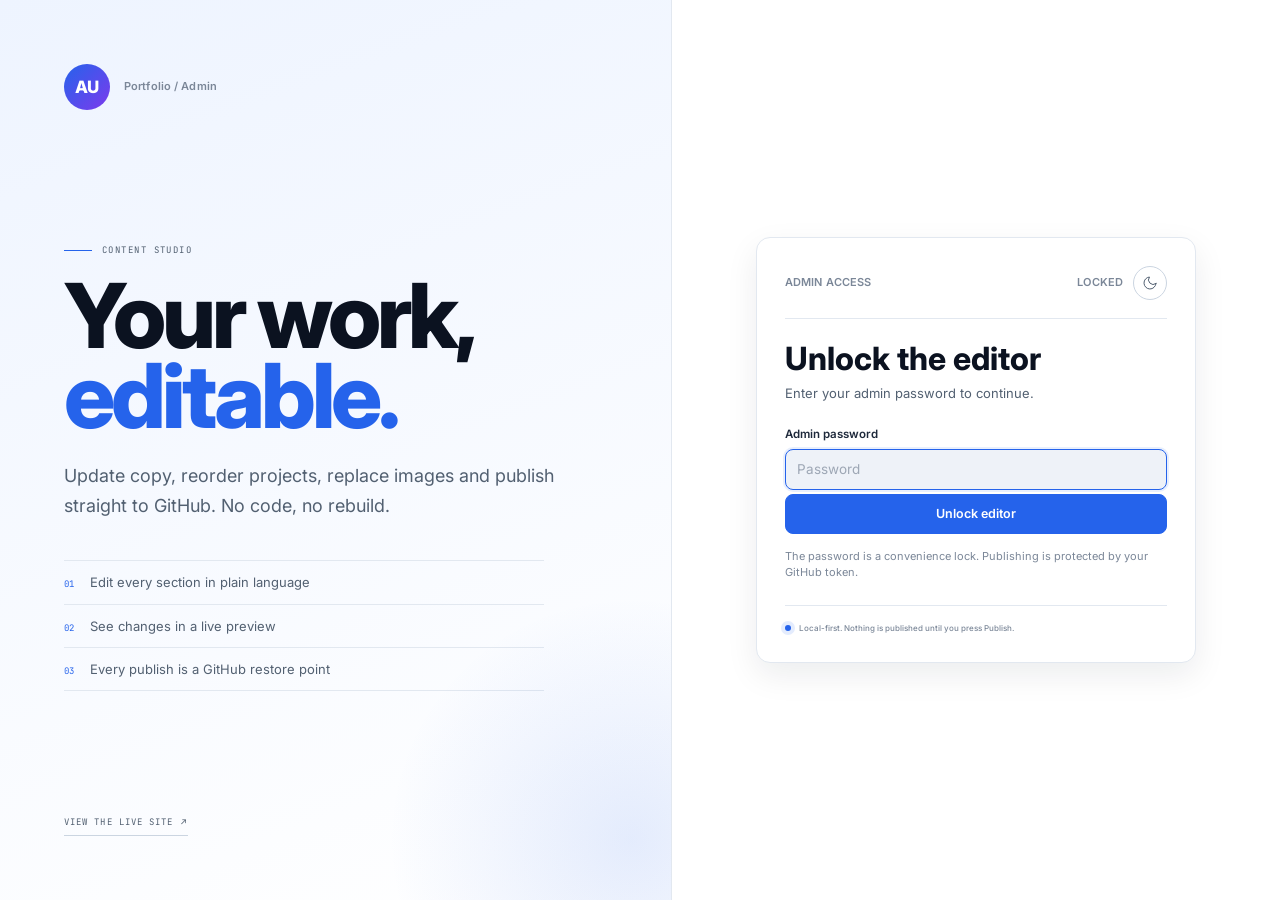
==== admin.html @ dfd07e63 "Apply UI/UX design audit improvements Adds visible focus states, 44px mobile touch targets, image di" ====
<!DOCTYPE html>
<html lang="en" data-theme="light">
<head>
  <meta charset="UTF-8">
  <meta name="viewport" content="width=device-width, initial-scale=1.0">
  <meta name="robots" content="noindex, nofollow">
  <meta name="theme-color" content="#ffffff">
  <meta name="color-scheme" content="light dark">
  <title>Portfolio Admin — Andrew Ung Wei En</title>
  <link rel="icon" href="data:image/svg+xml,%3Csvg xmlns='http://www.w3.org/2000/svg' viewBox='0 0 64 64'%3E%3Cdefs%3E%3ClinearGradient id='g' x1='0' y1='0' x2='1' y2='1'%3E%3Cstop stop-color='%232563eb'/%3E%3Cstop offset='1' stop-color='%237c3aed'/%3E%3C/linearGradient%3E%3C/defs%3E%3Crect width='64' height='64' rx='14' fill='url(%23g)'/%3E%3Ctext x='32' y='43' font-family='Inter,Arial,sans-serif' font-weight='800' font-size='25' fill='%23ffffff' text-anchor='middle'%3EAU%3C/text%3E%3C/svg%3E">
  <link rel="preconnect" href="https://fonts.googleapis.com">
  <link rel="preconnect" href="https://fonts.gstatic.com" crossorigin>
  <link href="https://fonts.googleapis.com/css2?family=Inter:wght@400;500;600;700;800&family=JetBrains+Mono:wght@400;500&display=swap" rel="stylesheet">
  <link rel="stylesheet" href="css/admin.css?v=19">
  <script>
    (function () {
      document.documentElement.classList.add('js');
      try {
        var theme = localStorage.getItem('theme');
        document.documentElement.setAttribute('data-theme', theme === 'dark' ? 'dark' : 'light');
      } catch (err) {
        document.documentElement.setAttribute('data-theme', 'light');
      }
    })();
  </script>
</head>
<body class="admin-body">
  <!-- ============ LOGIN ============ -->
  <div class="login-screen" id="loginScreen">
    <section class="login-brand">
      <div class="login-brand-top">
        <span class="login-mark">AU</span>
        <span class="mono-label">Portfolio / Admin</span>
      </div>
      <div class="login-brand-copy">
        <p class="kicker">Content studio</p>
        <h1>Your work,<br><em>editable.</em></h1>
        <p class="login-lede">Update copy, reorder projects, replace images and publish straight to GitHub. No code, no rebuild.</p>
        <ul class="login-points">
          <li><span>01</span> Edit every section in plain language</li>
          <li><span>02</span> See changes in a live preview</li>
          <li><span>03</span> Every publish is a GitHub restore point</li>
        </ul>
      </div>
      <a class="login-site-link" id="loginSiteLink" href="https://andrewung2009.github.io/portfolio/" target="_blank" rel="noopener">
        View the live site <span aria-hidden="true">↗</span>
      </a>
    </section>

    <section class="login-panel">
      <div class="login-card">
        <div class="login-card-top">
          <span class="mono-label">ADMIN ACCESS</span>
          <span class="login-card-top-right">
            <span class="mono-label" id="loginState">LOCKED</span>
            <button class="theme-toggle theme-toggle--small" type="button" data-admin-theme-toggle aria-label="Switch to dark mode"></button>
          </span>
        </div>

        <div id="stepPassword">
          <h2>Unlock the editor</h2>
          <p class="login-sub">Enter your admin password to continue.</p>
          <label class="field">
            <span>Admin password</span>
            <input class="input" type="password" id="passwordInput" placeholder="Password" autocomplete="current-password">
          </label>
          <div class="form-error" id="passwordError" hidden></div>
          <button class="btn btn--primary btn--wide" id="passwordBtn" type="button">Unlock editor</button>
          <p class="login-note">The password is a convenience lock. Publishing is protected by your GitHub token.</p>
        </div>

        <div id="stepToken" hidden>
          <h2>Connect to GitHub</h2>
          <p class="login-sub">Paste a fine-grained personal access token for <strong>andrewung2009/portfolio</strong>.</p>
          <label class="field">
            <span>GitHub token</span>
            <input class="input" type="password" id="tokenInput" placeholder="github_pat_…" autocomplete="off" spellcheck="false">
          </label>
          <div class="form-error" id="tokenError" hidden></div>
          <button class="btn btn--primary btn--wide" id="tokenBtn" type="button">Connect &amp; open editor</button>
          <button class="btn btn--ghost btn--wide" id="localModeBtn" type="button">Edit locally without publishing</button>
          <button class="link-btn" id="backToPasswordBtn" type="button">Back to password</button>

          <details class="help-box">
            <summary>How do I create a token? (one-time setup)</summary>
            <ol>
              <li>Open <a href="https://github.com/settings/personal-access-tokens/new" target="_blank" rel="noopener">github.com/settings/personal-access-tokens/new</a>.</li>
              <li>Name it <em>Portfolio Admin</em> and choose an expiry.</li>
              <li>Repository access: <em>Only select repositories</em> → <em>portfolio</em>.</li>
              <li>Permissions → Repository permissions → <em>Contents: Read and write</em>.</li>
              <li>Generate the token, copy it, and paste it above.</li>
            </ol>
            <p>The token is stored in this browser only. Revoke it any time on GitHub.</p>
          </details>
        </div>

        <div class="login-card-foot">
          <span class="status-dot"></span>
          <span>Local-first. Nothing is published until you press Publish.</span>
        </div>
      </div>
    </section>
  </div>

  <!-- ============ EDITOR ============ -->
  <div class="editor-shell" id="editorScreen" hidden>
    <aside class="sidebar">
      <div class="sidebar-brand">
        <span class="sidebar-mark">AU</span>
        <span class="sidebar-brand-text">
          <strong>Portfolio Admin</strong>
          <span>content studio</span>
        </span>
      </div>

      <div class="sidebar-source">
        <span class="source-badge" id="sourceBadge">connecting</span>
        <span class="source-user" id="sourceUser"></span>
      </div>

      <nav class="side-nav" aria-label="Editor sections">
        <button class="side-link is-active" type="button" data-view="site"><span>01</span> Site &amp; hero</button>
        <button class="side-link" type="button" data-view="about"><span>02</span> About</button>
        <button class="side-link" type="button" data-view="projects"><span>03</span> Projects</button>
        <button class="side-link" type="button" data-view="contact"><span>04</span> Contact</button>
        <button class="side-link" type="button" data-view="health"><span>05</span> Content checks <em id="healthCount">0</em></button>
      </nav>

      <div class="sidebar-bottom">
        <div class="draft-status"><span class="status-dot"></span><span id="draftStatus">No local draft</span></div>
        <a class="side-action" id="viewSiteLink" href="#" target="_blank" rel="noopener">View site <span aria-hidden="true">↗</span></a>
        <button class="side-action" id="changeTokenBtn" type="button">Change token</button>
        <button class="side-action side-action--danger" id="signOutBtn" type="button">Sign out</button>
      </div>
    </aside>

    <div class="admin-main">
      <header class="topbar">
        <div class="topbar-title">
          <p class="mono-label" id="viewEyebrow">SECTION 01</p>
          <h1 id="viewTitle">Site &amp; hero</h1>
        </div>
        <div class="topbar-actions">
          <span class="dirty-badge" id="dirtyBadge" hidden>Unsaved changes</span>
          <button class="theme-toggle theme-toggle--small" type="button" data-admin-theme-toggle aria-label="Switch to dark mode"></button>
          <button class="btn btn--ghost btn--small" id="previewBtn" type="button" aria-pressed="false" aria-label="Preview">
            <span class="btn-icon" data-icon="eye"></span><span class="btn-label">Preview</span>
          </button>
          <button class="btn btn--ghost btn--small" id="backupBtn" type="button" aria-label="Download backup">
            <span class="btn-icon" data-icon="download"></span><span class="btn-label">Backup</span>
          </button>
          <button class="btn btn--primary btn--small" id="publishBtn" type="button" aria-label="Publish to GitHub">
            <span class="btn-icon" data-icon="cloud"></span><span class="btn-label">Publish</span>
          </button>
        </div>
      </header>

      <div class="save-status" id="saveStatus" hidden></div>
      <div class="alert-box" id="validationBox" hidden></div>

      <div class="editor-area" id="editorArea">
        <div class="editor-body" id="editorBody"></div>
        <aside class="preview-pane" id="previewPane" hidden>
          <div class="preview-head">
            <span class="mono-label">LIVE PREVIEW</span>
            <div class="preview-actions">
              <button class="icon-btn" id="previewRefresh" type="button" aria-label="Refresh preview" title="Refresh preview"><span data-icon="refresh"></span></button>
              <button class="icon-btn" id="previewClose" type="button" aria-label="Close preview" title="Close preview"><span data-icon="close"></span></button>
            </div>
          </div>
          <iframe id="previewFrame" title="Live preview of the portfolio"></iframe>
        </aside>
      </div>
    </div>
  </div>

  <div class="toast-box" id="toastBox" role="status" aria-live="polite"></div>
  <div id="modalRoot"></div>
  <input type="file" id="importFile" accept="application/json" hidden>

  <script src="js/ui.js?v=19"></script>
  <script src="js/admin-config.js?v=19"></script>
  <script src="js/admin.js?v=19"></script>
</body>
</html>
---- css/admin.css ----
/* ============================================================
   Portfolio admin
   ============================================================ */

:root {
  color-scheme: light;

  --bg: #f6f8fb;
  --bg-subtle: #ffffff;
  --surface: #ffffff;
  --surface-2: #f7f9fc;
  --surface-3: #eef2f8;
  --text: #0b1220;
  --text-2: #1e293b;
  --muted: #526071;
  --muted-2: #7b8798;
  --line: #e2e8f0;
  --line-strong: #cbd5e1;
  --accent: #2563eb;
  --accent-hover: #1d4ed8;
  --accent-soft: #eef4ff;
  --accent-text: #1d4ed8;
  --on-accent: #ffffff;
  --danger: #b91c1c;
  --danger-soft: #fef2f2;
  --warning: #b45309;
  --success: #047857;
  --app: #2563eb;
  --ai: #7c3aed;

  /* Aliases kept so the existing rules map onto the light theme. */
  --ink-950: var(--bg);
  --ink-925: var(--bg-subtle);
  --ink-900: var(--surface);
  --ink-850: var(--surface-2);
  --ink-800: var(--surface-3);
  --cream: var(--text);
  --cream-dim: var(--text-2);

  --font-display: "Inter", -apple-system, BlinkMacSystemFont, "Segoe UI", sans-serif;
  --font-sans: "Inter", -apple-system, BlinkMacSystemFont, "Segoe UI", sans-serif;
  --font-mono: "JetBrains Mono", "SFMono-Regular", Consolas, monospace;
  --topbar-h: 72px;
  --sidebar-w: 264px;
  --ease: cubic-bezier(0.22, 1, 0.36, 1);

  --shadow-sm: 0 1px 2px rgba(15, 23, 42, 0.05);
  --shadow-md: 0 12px 32px rgba(15, 23, 42, 0.08);
  --shadow-lg: 0 24px 60px rgba(15, 23, 42, 0.12);
}

[data-theme="dark"] {
  color-scheme: dark;

  --bg: #0b1120;
  --bg-subtle: #0f172a;
  --surface: #111c33;
  --surface-2: #16223b;
  --surface-3: #1d2b47;
  --text: #f8fafc;
  --text-2: #e2e8f0;
  --muted: #a9b4c7;
  --muted-2: #8090a8;
  --line: #24324d;
  --line-strong: #384a6e;
  --accent: #60a5fa;
  --accent-hover: #93c5fd;
  --accent-soft: rgba(96, 165, 250, 0.12);
  --accent-text: #93c5fd;
  --on-accent: #08111f;
  --danger: #f87171;
  --danger-soft: rgba(248, 113, 113, 0.1);
  --warning: #fbbf24;
  --success: #34d399;
  --app: #60a5fa;
  --ai: #a78bfa;

  --shadow-sm: 0 1px 2px rgba(0, 0, 0, 0.25);
  --shadow-md: 0 14px 34px rgba(0, 0, 0, 0.35);
  --shadow-lg: 0 26px 70px rgba(0, 0, 0, 0.45);
}

*,
*::before,
*::after {
  box-sizing: border-box;
}

[hidden] {
  display: none !important;
}

html {
  -webkit-text-size-adjust: 100%;
}

body {
  margin: 0;
  min-height: 100vh;
  background: var(--ink-950);
  color: var(--cream);
  font-family: var(--font-sans);
  font-size: 14px;
  line-height: 1.55;
  -webkit-font-smoothing: antialiased;
}

body::before {
  content: "";
  position: fixed;
  inset: 0;
  z-index: -1;
  pointer-events: none;
  background:
    radial-gradient(ellipse 70% 50% at 78% -10%, color-mix(in srgb, var(--accent) 7%, transparent), transparent 60%),
    radial-gradient(ellipse 50% 40% at 0% 50%, color-mix(in srgb, var(--app) 6%, transparent), transparent 60%);
}

img {
  display: block;
  max-width: 100%;
}

a {
  color: inherit;
  text-decoration: none;
}

button,
input,
textarea,
select {
  font: inherit;
  color: inherit;
}

button {
  cursor: pointer;
  background: transparent;
}

h1,
h2,
h3,
h4,
p,
ul,
ol,
dl,
dd {
  margin: 0;
}

ul,
ol {
  padding: 0;
}

::selection {
  background: var(--accent);
  color: var(--on-accent);
}

:focus-visible {
  outline: 2px solid var(--accent);
  outline-offset: 2px;
}

::-webkit-scrollbar {
  width: 9px;
  height: 9px;
}
::-webkit-scrollbar-track {
  background: var(--ink-950);
}
::-webkit-scrollbar-thumb {
  background: var(--ink-800);
  border: 2px solid var(--ink-950);
}

.mono-label {
  font-family: var(--font-mono);
  font-size: 9px;
  font-weight: 500;
  letter-spacing: 0.14em;
  text-transform: uppercase;
  color: var(--muted-2);
}

.kicker {
  display: inline-flex;
  align-items: center;
  gap: 10px;
  font-family: var(--font-mono);
  font-size: 9px;
  letter-spacing: 0.16em;
  text-transform: uppercase;
  color: var(--muted);
}

.kicker::before {
  content: "";
  width: 28px;
  height: 1px;
  background: var(--accent);
}

.status-dot {
  width: 6px;
  height: 6px;
  border-radius: 50%;
  background: var(--accent);
  box-shadow: 0 0 0 4px color-mix(in srgb, var(--accent) 12%, transparent);
  flex: none;
}

/* ---------- login ---------- */

.login-screen {
  min-height: 100vh;
  display: grid;
  grid-template-columns: minmax(0, 1.05fr) minmax(0, 0.95fr);
}

.login-brand {
  position: relative;
  display: flex;
  flex-direction: column;
  justify-content: space-between;
  gap: 48px;
  padding: clamp(28px, 5vw, 64px);
  border-right: 1px solid var(--line);
  overflow: hidden;
}

.login-brand::before {
  content: "";
  position: absolute;
  inset: 0;
  z-index: -1;
  background-image:
    linear-gradient(to right, var(--line) 1px, transparent 1px),
    linear-gradient(to bottom, var(--line) 1px, transparent 1px);
  background-size: 76px 76px;
  mask-image: radial-gradient(ellipse 80% 70% at 30% 40%, #000, transparent 78%);
  -webkit-mask-image: radial-gradient(ellipse 80% 70% at 30% 40%, #000, transparent 78%);
  opacity: 0.5;
}

.login-brand::after {
  content: "";
  position: absolute;
  width: 520px;
  height: 520px;
  border-radius: 50%;
  right: -220px;
  bottom: -200px;
  background: radial-gradient(circle, color-mix(in srgb, var(--accent) 12%, transparent), transparent 66%);
  pointer-events: none;
}

.login-brand-top {
  display: flex;
  align-items: center;
  gap: 14px;
}

.login-mark,
.sidebar-mark {
  width: 46px;
  height: 46px;
  border: 1px solid var(--line-strong);
  border-radius: 50%;
  display: grid;
  place-items: center;
  font-family: var(--font-display);
  font-size: 17px;
  letter-spacing: -0.03em;
  color: var(--cream);
  flex: none;
}

.login-brand-copy {
  max-width: 560px;
}

.login-brand-copy h1 {
  font-family: var(--font-display);
  font-weight: 400;
  font-size: clamp(54px, 7vw, 92px);
  line-height: 0.9;
  letter-spacing: -0.04em;
  margin: 18px 0 24px;
}

.login-brand-copy h1 em {
  font-style: italic;
  color: var(--accent);
}

.login-lede {
  color: var(--muted);
  font-size: clamp(15px, 1.5vw, 18px);
  line-height: 1.65;
  max-width: 46ch;
}

.login-points {
  list-style: none;
  display: grid;
  gap: 0;
  margin-top: 40px;
  border-top: 1px solid var(--line);
  max-width: 480px;
}

.login-points li {
  display: flex;
  align-items: baseline;
  gap: 16px;
  padding: 11px 0;
  border-bottom: 1px solid var(--line);
  color: var(--muted);
  font-size: 13px;
}

.login-points li span {
  font-family: var(--font-mono);
  font-size: 9px;
  color: var(--accent);
}

.login-site-link {
  align-self: flex-start;
  display: inline-flex;
  align-items: center;
  gap: 8px;
  font-family: var(--font-mono);
  font-size: 9px;
  letter-spacing: 0.12em;
  text-transform: uppercase;
  color: var(--muted);
  border-bottom: 1px solid var(--line-strong);
  padding-bottom: 5px;
  transition: color 0.2s ease, border-color 0.2s ease;
}

.login-site-link:hover {
  color: var(--accent);
  border-color: var(--accent);
}

.login-panel {
  display: grid;
  place-items: center;
  padding: clamp(24px, 5vw, 64px);
  background: var(--ink-925);
}

.login-card {
  width: 100%;
  max-width: 440px;
  border: 1px solid var(--line);
  background: var(--ink-900);
  padding: clamp(24px, 3vw, 34px);
}

.login-card-top {
  display: flex;
  align-items: center;
  justify-content: space-between;
  padding-bottom: 18px;
  border-bottom: 1px solid var(--line);
  margin-bottom: 24px;
}

.login-card h2 {
  font-family: var(--font-display);
  font-weight: 400;
  font-size: 32px;
  line-height: 1;
  letter-spacing: -0.02em;
  margin-bottom: 8px;
}

.login-sub {
  color: var(--muted);
  font-size: 13px;
  line-height: 1.6;
  margin-bottom: 22px;
}

.login-sub strong {
  color: var(--cream-dim);
  font-weight: 500;
}

.login-note {
  margin-top: 14px;
  color: var(--muted-2);
  font-size: 11px;
  line-height: 1.5;
}

.login-card-foot {
  display: flex;
  align-items: center;
  gap: 8px;
  margin-top: 24px;
  padding-top: 16px;
  border-top: 1px solid var(--line);
  font-family: var(--font-mono);
  font-size: 8px;
  letter-spacing: 0.08em;
  text-transform: uppercase;
  color: var(--muted-2);
}

.form-error {
  border: 1px solid color-mix(in srgb, var(--danger) 40%, transparent);
  background: var(--danger-soft);
  color: var(--danger);
  padding: 10px 12px;
  font-size: 12px;
  line-height: 1.5;
  margin-bottom: 12px;
}

.help-box {
  margin-top: 18px;
  border: 1px solid var(--line);
  background: var(--ink-850);
}

.help-box summary {
  cursor: pointer;
  padding: 11px 14px;
  font-size: 12px;
  color: var(--cream-dim);
  list-style: none;
}

.help-box summary::-webkit-details-marker {
  display: none;
}

.help-box summary::before {
  content: "+";
  font-family: var(--font-mono);
  color: var(--accent);
  margin-right: 8px;
}

.help-box[open] summary::before {
  content: "−";
}

.help-box ol {
  margin: 0;
  padding: 0 18px 10px 32px;
  color: var(--muted);
  font-size: 12px;
  line-height: 1.65;
}

.help-box p {
  padding: 0 14px 12px;
  color: var(--muted-2);
  font-size: 11px;
}

.help-box a {
  color: var(--accent);
  border-bottom: 1px solid color-mix(in srgb, var(--accent) 40%, transparent);
}

/* ---------- buttons ---------- */

.btn {
  display: inline-flex;
  align-items: center;
  justify-content: center;
  gap: 8px;
  min-height: 40px;
  padding: 0 15px;
  border: 1px solid transparent;
  background: transparent;
  color: var(--cream);
  font-family: var(--font-mono);
  font-size: 9px;
  font-weight: 500;
  letter-spacing: 0.1em;
  text-transform: uppercase;
  border-radius: 2px;
  transition: background 0.2s ease, border-color 0.2s ease, color 0.2s ease, transform 0.2s var(--ease);
  white-space: nowrap;
}

.btn:hover {
  transform: translateY(-1px);
}

.btn:disabled {
  opacity: 0.5;
  cursor: not-allowed;
  transform: none;
}

.btn--primary {
  background: var(--accent);
  border-color: var(--accent);
  color: var(--on-accent);
}

.btn--primary:hover {
  background: var(--cream);
  border-color: var(--cream);
}

.btn--ghost {
  border-color: var(--line-strong);
  color: var(--cream-dim);
}

.btn--ghost:hover {
  border-color: var(--accent);
  color: var(--accent);
  background: var(--accent-soft);
}

.btn--danger {
  border-color: color-mix(in srgb, var(--danger) 40%, transparent);
  color: var(--danger);
}

.btn--danger:hover {
  background: var(--danger-soft);
  border-color: var(--danger);
}

.btn--small {
  min-height: 34px;
  padding: 0 11px;
  font-size: 8px;
}

.btn--wide {
  width: 100%;
  margin-top: 4px;
}

.btn-icon {
  display: inline-flex;
}

.btn-icon svg {
  width: 14px;
  height: 14px;
}

.icon-btn {
  width: 30px;
  height: 30px;
  border: 1px solid var(--line);
  background: transparent;
  color: var(--muted);
  display: grid;
  place-items: center;
  border-radius: 2px;
  transition: color 0.2s ease, border-color 0.2s ease, background 0.2s ease;
}

.icon-btn:hover {
  color: var(--accent);
  border-color: var(--accent);
  background: var(--accent-soft);
}

.icon-btn svg {
  width: 14px;
  height: 14px;
}

.link-btn {
  display: block;
  margin: 12px auto 0;
  border: 0;
  background: none;
  color: var(--muted);
  font-family: var(--font-mono);
  font-size: 9px;
  letter-spacing: 0.1em;
  text-transform: uppercase;
  border-bottom: 1px solid var(--line);
  padding: 0 0 3px;
}

.link-btn:hover {
  color: var(--accent);
  border-color: var(--accent);
}

/* ---------- editor shell ---------- */

.editor-shell {
  min-height: 100vh;
  display: grid;
  grid-template-columns: var(--sidebar-w) minmax(0, 1fr);
}

.sidebar {
  position: sticky;
  top: 0;
  height: 100vh;
  z-index: 50;
  display: flex;
  flex-direction: column;
  gap: 22px;
  padding: 22px 18px;
  background: var(--ink-925);
  border-right: 1px solid var(--line);
}

.sidebar-brand {
  display: flex;
  align-items: center;
  gap: 12px;
}

.sidebar-mark {
  width: 40px;
  height: 40px;
  font-size: 15px;
}

.sidebar-brand-text {
  display: grid;
  gap: 1px;
  min-width: 0;
}

.sidebar-brand-text strong {
  font-size: 12px;
  font-weight: 600;
  letter-spacing: -0.01em;
}

.sidebar-brand-text span {
  font-family: var(--font-mono);
  font-size: 8px;
  letter-spacing: 0.12em;
  text-transform: uppercase;
  color: var(--muted-2);
}

.sidebar-source {
  display: flex;
  align-items: center;
  justify-content: space-between;
  gap: 8px;
  padding: 8px 10px;
  border: 1px solid var(--line);
  background: var(--ink-900);
}

.source-badge {
  display: inline-flex;
  align-items: center;
  gap: 6px;
  font-family: var(--font-mono);
  font-size: 8px;
  letter-spacing: 0.1em;
  text-transform: uppercase;
  color: var(--muted);
}

.source-badge::before {
  content: "";
  width: 5px;
  height: 5px;
  border-radius: 50%;
  background: var(--warning);
}

.source-badge.is-github::before {
  background: var(--success);
}

.source-badge.is-local::before {
  background: var(--warning);
}

.source-user {
  font-family: var(--font-mono);
  font-size: 8px;
  color: var(--muted-2);
  max-width: 90px;
  overflow: hidden;
  text-overflow: ellipsis;
  white-space: nowrap;
}

.side-nav {
  display: grid;
  gap: 2px;
}

.side-link {
  display: flex;
  align-items: center;
  gap: 10px;
  width: 100%;
  padding: 10px 11px;
  border: 1px solid transparent;
  background: transparent;
  color: var(--muted);
  font-family: var(--font-mono);
  font-size: 9px;
  letter-spacing: 0.08em;
  text-transform: uppercase;
  text-align: left;
  transition: background 0.2s ease, color 0.2s ease, border-color 0.2s ease;
}

.side-link span {
  font-size: 8px;
  color: var(--muted-2);
}

.side-link:hover {
  background: var(--ink-900);
  color: var(--cream);
}

.side-link.is-active {
  background: var(--accent-soft);
  border-color: color-mix(in srgb, var(--accent) 25%, transparent);
  color: var(--accent);
}

.side-link.is-active span {
  color: var(--accent);
}

.side-link em {
  margin-left: auto;
  font-style: normal;
  font-size: 8px;
  padding: 1px 5px;
  border: 1px solid var(--line);
  color: var(--muted-2);
}

.sidebar-bottom {
  margin-top: auto;
  display: grid;
  gap: 2px;
  padding-top: 14px;
  border-top: 1px solid var(--line);
}

.draft-status {
  display: flex;
  align-items: center;
  gap: 7px;
  padding: 6px 2px 10px;
  font-family: var(--font-mono);
  font-size: 8px;
  letter-spacing: 0.06em;
  color: var(--muted-2);
  text-transform: uppercase;
}

.side-action {
  display: flex;
  align-items: center;
  justify-content: space-between;
  gap: 10px;
  width: 100%;
  padding: 8px 11px;
  border: 1px solid transparent;
  background: transparent;
  color: var(--muted);
  font-family: var(--font-mono);
  font-size: 8px;
  letter-spacing: 0.1em;
  text-transform: uppercase;
  text-align: left;
  transition: color 0.2s ease, background 0.2s ease;
}

.side-action:hover {
  color: var(--cream);
  background: var(--ink-900);
}

.side-action--danger:hover {
  color: var(--danger);
}

.admin-main {
  min-width: 0;
  display: flex;
  flex-direction: column;
}

.topbar {
  position: sticky;
  top: 0;
  z-index: 45;
  min-height: var(--topbar-h);
  display: flex;
  align-items: center;
  justify-content: space-between;
  gap: 20px;
  padding: 12px 26px;
  background: color-mix(in srgb, var(--bg) 94%, transparent);
  backdrop-filter: blur(16px);
  -webkit-backdrop-filter: blur(16px);
  border-bottom: 1px solid var(--line);
}

.topbar-title {
  display: grid;
  gap: 3px;
  min-width: 0;
}

.topbar-title h1 {
  font-family: var(--font-display);
  font-weight: 400;
  font-size: 27px;
  line-height: 1;
  letter-spacing: -0.02em;
}

.topbar-actions {
  display: flex;
  align-items: center;
  gap: 8px;
  flex-wrap: wrap;
  justify-content: flex-end;
}

.dirty-badge {
  display: inline-flex;
  align-items: center;
  gap: 6px;
  font-family: var(--font-mono);
  font-size: 8px;
  letter-spacing: 0.1em;
  text-transform: uppercase;
  color: var(--warning);
  border: 1px solid color-mix(in srgb, var(--warning) 32%, transparent);
  background: color-mix(in srgb, var(--warning) 10%, transparent);
  padding: 6px 8px;
}

.dirty-badge::before {
  content: "";
  width: 5px;
  height: 5px;
  border-radius: 50%;
  background: var(--warning);
}

.save-status {
  padding: 10px 26px;
  border-bottom: 1px solid var(--line);
  background: color-mix(in srgb, var(--success) 8%, transparent);
  color: var(--success);
  font-size: 12px;
}

.save-status a {
  color: var(--accent);
  border-bottom: 1px solid color-mix(in srgb, var(--accent) 40%, transparent);
}

.alert-box {
  margin: 16px 26px 0;
  padding: 12px 14px;
  border: 1px solid color-mix(in srgb, var(--danger) 40%, transparent);
  background: var(--danger-soft);
  color: var(--danger);
  font-size: 12px;
  line-height: 1.6;
}

.alert-box ul {
  margin: 8px 0 0;
  padding-left: 18px;
}

.alert-box li {
  margin-bottom: 3px;
}

.editor-area {
  display: flex;
  align-items: flex-start;
  flex: 1;
  min-width: 0;
}

.editor-body {
  flex: 1;
  min-width: 0;
  padding: 26px;
}

.preview-pane {
  width: 42%;
  min-width: 360px;
  position: sticky;
  top: var(--topbar-h);
  height: calc(100vh - var(--topbar-h));
  display: flex;
  flex-direction: column;
  border-left: 1px solid var(--line);
  background: var(--ink-925);
  z-index: 30;
}

.preview-head {
  display: flex;
  align-items: center;
  justify-content: space-between;
  gap: 12px;
  padding: 9px 12px;
  border-bottom: 1px solid var(--line);
}

.preview-actions {
  display: flex;
  gap: 6px;
}

.preview-pane iframe {
  flex: 1;
  width: 100%;
  border: 0;
  background: var(--surface);
}

/* ---------- panels & forms ---------- */

.panel {
  border: 1px solid var(--line);
  background: var(--ink-900);
  padding: 22px;
  margin-bottom: 16px;
}

.panel--flush {
  padding: 0;
}

.panel-head {
  display: flex;
  align-items: flex-start;
  justify-content: space-between;
  gap: 16px;
  margin-bottom: 18px;
}

.panel-head h2 {
  font-family: var(--font-display);
  font-weight: 400;
  font-size: 25px;
  line-height: 1.05;
  letter-spacing: -0.02em;
}

.panel-head p {
  color: var(--muted-2);
  font-size: 11px;
  line-height: 1.5;
  margin-top: 4px;
  max-width: 62ch;
}

.panel-head-actions {
  display: flex;
  gap: 6px;
  flex-wrap: wrap;
  justify-content: flex-end;
}

.grid-2 {
  display: grid;
  grid-template-columns: repeat(2, minmax(0, 1fr));
  gap: 14px;
}

.grid-3 {
  display: grid;
  grid-template-columns: repeat(3, minmax(0, 1fr));
  gap: 14px;
}

.field {
  display: grid;
  gap: 6px;
  min-width: 0;
}

.field--wide {
  grid-column: 1 / -1;
}

.field > span {
  font-family: var(--font-mono);
  font-size: 8px;
  font-weight: 500;
  letter-spacing: 0.1em;
  text-transform: uppercase;
  color: var(--muted);
}

.field-help {
  font-size: 10px;
  line-height: 1.5;
  color: var(--muted-2);
}

.input {
  width: 100%;
  min-height: 38px;
  padding: 9px 11px;
  background: var(--ink-850);
  border: 1px solid var(--line);
  border-radius: 2px;
  color: var(--cream);
  font-family: var(--font-sans);
  font-size: 13px;
  line-height: 1.5;
  transition: border-color 0.2s ease, background 0.2s ease;
}

.input::placeholder {
  color: var(--muted-2);
  opacity: 0.7;
}

.input:hover {
  border-color: var(--line-strong);
}

.input:focus {
  outline: none;
  border-color: var(--accent);
  background: var(--ink-800);
  box-shadow: 0 0 0 2px color-mix(in srgb, var(--accent) 10%, transparent);
}

textarea.input {
  min-height: 96px;
  resize: vertical;
  height: auto;
}

select.input {
  appearance: none;
  background-image: linear-gradient(45deg, transparent 50%, var(--muted) 50%), linear-gradient(135deg, var(--muted) 50%, transparent 50%);
  background-position: calc(100% - 15px) 16px, calc(100% - 10px) 16px;
  background-size: 5px 5px, 5px 5px;
  background-repeat: no-repeat;
  padding-right: 28px;
}

.input.is-invalid {
  border-color: var(--danger);
  box-shadow: 0 0 0 2px color-mix(in srgb, var(--danger) 10%, transparent);
}

.check-field {
  display: flex;
  align-items: center;
  gap: 10px;
  padding: 9px 11px;
  border: 1px solid var(--line);
  background: var(--ink-850);
  min-height: 38px;
}

.check-field input {
  accent-color: var(--accent);
  width: 15px;
  height: 15px;
}

.check-field span {
  font-size: 12px;
  color: var(--cream-dim);
}

.form-row {
  display: flex;
  align-items: flex-end;
  gap: 10px;
  flex-wrap: wrap;
}

.form-row .field {
  flex: 1;
  min-width: 180px;
}

/* ---------- repeaters ---------- */

.object-list {
  display: grid;
  gap: 10px;
}

.object-item {
  border: 1px solid var(--line);
  background: var(--ink-850);
}

.object-head {
  display: flex;
  align-items: center;
  justify-content: space-between;
  gap: 10px;
  padding: 7px 10px;
  border-bottom: 1px solid var(--line);
}

.object-head .mono-label {
  color: var(--muted);
}

.object-actions {
  display: flex;
  gap: 4px;
}

.object-fields {
  padding: 12px;
  display: grid;
  grid-template-columns: repeat(2, minmax(0, 1fr));
  gap: 10px;
}

.object-fields .field--wide {
  grid-column: 1 / -1;
}

.add-row {
  display: flex;
  justify-content: flex-start;
  padding-top: 2px;
}

.empty-note {
  padding: 16px;
  border: 1px dashed var(--line-strong);
  color: var(--muted-2);
  font-size: 12px;
  text-align: center;
}

/* ---------- project manager ---------- */

.project-manager {
  display: grid;
  grid-template-columns: 250px minmax(0, 1fr);
  gap: 16px;
  align-items: start;
}

.project-list-panel {
  border: 1px solid var(--line);
  background: var(--ink-900);
  position: sticky;
  top: calc(var(--topbar-h) + 16px);
}

.project-list-head {
  display: flex;
  align-items: center;
  justify-content: space-between;
  gap: 8px;
  padding: 10px;
  border-bottom: 1px solid var(--line);
}

.project-search {
  padding: 8px 10px;
  border-bottom: 1px solid var(--line);
}

.project-search .input {
  min-height: 32px;
  font-size: 12px;
}

.project-list {
  max-height: calc(100vh - 280px);
  overflow-y: auto;
  padding: 6px;
  display: grid;
  gap: 2px;
}

.project-list-item {
  display: grid;
  grid-template-columns: 22px minmax(0, 1fr);
  gap: 8px;
  align-items: start;
  width: 100%;
  padding: 8px;
  border: 1px solid transparent;
  background: transparent;
  text-align: left;
  transition: background 0.2s ease, border-color 0.2s ease;
}

.project-list-item:hover {
  background: var(--ink-850);
}

.project-list-item.is-active {
  background: var(--accent-soft);
  border-color: color-mix(in srgb, var(--accent) 22%, transparent);
}

.project-number {
  font-family: var(--font-mono);
  font-size: 8px;
  color: var(--muted-2);
  padding-top: 2px;
}

.project-list-item.is-active .project-number {
  color: var(--accent);
}

.project-list-copy {
  min-width: 0;
}

.project-list-title {
  display: block;
  font-size: 12px;
  font-weight: 500;
  color: var(--cream-dim);
  white-space: nowrap;
  overflow: hidden;
  text-overflow: ellipsis;
}

.project-list-item.is-active .project-list-title {
  color: var(--cream);
}

.project-list-meta {
  display: flex;
  align-items: center;
  gap: 6px;
  font-family: var(--font-mono);
  font-size: 8px;
  color: var(--muted-2);
  margin-top: 2px;
}

.project-featured-dot {
  width: 4px;
  height: 4px;
  border-radius: 50%;
  background: var(--accent);
}

.project-detail {
  min-width: 0;
}

.project-toolbar {
  display: flex;
  align-items: center;
  justify-content: space-between;
  gap: 12px;
  flex-wrap: wrap;
  padding: 12px 16px;
  border: 1px solid var(--line);
  background: var(--ink-900);
  margin-bottom: 12px;
}

.project-toolbar h2 {
  font-family: var(--font-display);
  font-weight: 400;
  font-size: 24px;
  line-height: 1;
  letter-spacing: -0.02em;
}

.project-toolbar p {
  margin-top: 3px;
  font-family: var(--font-mono);
  font-size: 8px;
  letter-spacing: 0.08em;
  color: var(--muted-2);
  text-transform: uppercase;
}

.project-toolbar-actions {
  display: flex;
  gap: 5px;
  flex-wrap: wrap;
}

.detail-tabs {
  display: flex;
  gap: 4px;
  flex-wrap: wrap;
  margin-bottom: 12px;
  border-bottom: 1px solid var(--line);
  padding-bottom: 8px;
}

.detail-tab {
  padding: 7px 10px;
  border: 1px solid transparent;
  background: transparent;
  color: var(--muted);
  font-family: var(--font-mono);
  font-size: 8px;
  letter-spacing: 0.09em;
  text-transform: uppercase;
}

.detail-tab:hover {
  color: var(--cream);
}

.detail-tab.is-active {
  color: var(--on-accent);
  background: var(--accent);
  border-color: var(--accent);
}

.detail-pane {
  display: grid;
  gap: 14px;
}

/* ---------- story blocks ---------- */

.story-block {
  border: 1px solid var(--line);
  background: var(--ink-900);
}

.story-block-head {
  display: flex;
  align-items: center;
  justify-content: space-between;
  gap: 12px;
  padding: 11px 14px;
  border-bottom: 1px solid var(--line);
}

.story-block-head h3 {
  font-family: var(--font-display);
  font-weight: 400;
  font-size: 21px;
  line-height: 1;
}

.story-block-head span {
  font-family: var(--font-mono);
  font-size: 8px;
  letter-spacing: 0.1em;
  text-transform: uppercase;
  color: var(--muted-2);
}

.story-block-body {
  padding: 14px;
  display: grid;
  gap: 14px;
}

/* ---------- media ---------- */

.media-field {
  display: grid;
  gap: 10px;
}

.media-row {
  display: flex;
  gap: 8px;
  align-items: stretch;
}

.media-row .input {
  flex: 1;
}

.upload-btn {
  position: relative;
  overflow: hidden;
  flex: none;
}

.upload-btn input {
  position: absolute;
  inset: 0;
  opacity: 0;
  cursor: pointer;
}

.media-preview {
  border: 1px solid var(--line);
  background: var(--ink-950);
  aspect-ratio: 16 / 9;
  max-width: 360px;
  overflow: hidden;
  position: relative;
}

.media-preview img {
  width: 100%;
  height: 100%;
  object-fit: cover;
}

.media-preview .preview-empty {
  position: absolute;
  inset: 0;
  display: grid;
  place-items: center;
  font-family: var(--font-mono);
  font-size: 8px;
  letter-spacing: 0.1em;
  text-transform: uppercase;
  color: var(--muted-2);
}

.admin-cover-preview {
  position: relative;
  aspect-ratio: 16 / 7;
  border: 1px solid var(--line);
  overflow: hidden;
  max-width: 520px;
  background: var(--ink-950);
}

.admin-cover-preview .cover-art {
  position: absolute;
  inset: 0;
  aspect-ratio: auto;
  background:
    radial-gradient(circle at 76% 20%, color-mix(in srgb, var(--cat, var(--app)) 26%, transparent), transparent 58%),
    linear-gradient(150deg, var(--surface-2), var(--surface) 72%);
  overflow: hidden;
}

.admin-cover-preview .cover-art::after {
  content: "";
  position: absolute;
  width: 34%;
  aspect-ratio: 1;
  border: 1px solid color-mix(in srgb, var(--cat, var(--app)) 45%, transparent);
  border-radius: 50%;
  left: 33%;
  top: 50%;
  transform: translateY(-50%);
}

.admin-cover-preview .cover-fallback {
  position: absolute;
  inset: 0;
  z-index: 1;
  pointer-events: none;
}

.admin-cover-preview .cover-art.has-image .cover-fallback {
  display: none;
}

.admin-cover-preview .cover-art.has-image::after {
  display: none;
}

.admin-cover-preview .cover-icon {
  position: absolute;
  top: 50%;
  left: 50%;
  transform: translate(-50%, -50%);
  z-index: 2;
  width: 54px;
  height: 54px;
  border: 1px solid color-mix(in srgb, var(--cat, var(--app)) 55%, transparent);
  border-radius: 50%;
  display: grid;
  place-items: center;
  color: var(--cat, var(--app));
  background: color-mix(in srgb, var(--surface) 86%, transparent);
}

.admin-cover-preview .cover-icon svg {
  width: 20px;
  height: 20px;
}

.admin-cover-preview .cover-index {
  position: absolute;
  right: 12px;
  bottom: -10px;
  font-family: var(--font-display);
  font-size: 76px;
  line-height: 0.8;
  color: transparent;
  -webkit-text-stroke: 1px color-mix(in srgb, var(--text) 14%, transparent);
}

.admin-cover-preview .cover-category {
  position: absolute;
  top: 10px;
  left: 10px;
  z-index: 2;
  display: inline-flex;
  align-items: center;
  gap: 5px;
  padding: 4px 7px;
  background: color-mix(in srgb, var(--surface) 90%, transparent);
  border: 1px solid var(--line);
  font-family: var(--font-mono);
  font-size: 7px;
  letter-spacing: 0.1em;
  text-transform: uppercase;
  color: var(--cream-dim);
}

.admin-cover-preview .cover-category::before {
  content: "";
  width: 4px;
  height: 4px;
  background: var(--cat, var(--app));
  border-radius: 50%;
}

.admin-cover-preview .cover-img {
  position: absolute;
  inset: 0;
  width: 100%;
  height: 100%;
  object-fit: cover;
  z-index: 2;
}

.admin-cover-preview .cover-art.fit-contain {
  background:
    radial-gradient(circle at 50% 36%, color-mix(in srgb, var(--cat, var(--app)) 10%, transparent), transparent 64%),
    var(--surface-2);
}

.admin-cover-preview .cover-art.fit-contain .cover-img--blur {
  inset: -8%;
  width: 116%;
  height: 116%;
  filter: blur(22px) saturate(1.15);
  opacity: 0.42;
  z-index: 1;
}

.admin-cover-preview .cover-art.fit-contain .cover-img--main {
  inset: 0;
  width: auto;
  height: auto;
  max-width: 82%;
  max-height: 82%;
  margin: auto;
  object-fit: contain;
  z-index: 2;
  border-radius: 10px;
  filter: drop-shadow(0 8px 20px rgba(15, 23, 42, 0.22));
}

/* ---------- health ---------- */

.health-summary {
  display: grid;
  grid-template-columns: repeat(3, minmax(0, 1fr));
  gap: 1px;
  background: var(--line);
  border: 1px solid var(--line);
  margin-bottom: 16px;
}

.health-stat {
  background: var(--ink-900);
  padding: 16px;
}

.health-stat strong {
  display: block;
  font-family: var(--font-display);
  font-weight: 400;
  font-size: 38px;
  line-height: 1;
  color: var(--accent);
}

.health-stat span {
  font-family: var(--font-mono);
  font-size: 8px;
  letter-spacing: 0.1em;
  text-transform: uppercase;
  color: var(--muted-2);
}

.health-list {
  display: grid;
  gap: 8px;
}

.health-item {
  display: flex;
  align-items: center;
  justify-content: space-between;
  gap: 14px;
  padding: 11px 13px;
  border: 1px solid var(--line);
  background: var(--ink-900);
}

.health-item-main {
  display: flex;
  align-items: flex-start;
  gap: 10px;
  min-width: 0;
}

.health-severity {
  width: 7px;
  height: 7px;
  border-radius: 50%;
  margin-top: 5px;
  flex: none;
  background: var(--warning);
}

.health-severity.is-error {
  background: var(--danger);
}

.health-severity.is-info {
  background: var(--muted-2);
}

.health-item h3 {
  font-size: 12px;
  font-weight: 500;
}

.health-item p {
  color: var(--muted-2);
  font-size: 11px;
  line-height: 1.45;
  margin-top: 2px;
}

.health-actions {
  display: flex;
  gap: 6px;
  flex-wrap: wrap;
  padding-top: 6px;
}

/* ---------- modal & toast ---------- */

.modal-backdrop {
  position: fixed;
  inset: 0;
  z-index: 200;
  background: rgba(15, 23, 42, 0.45);
  backdrop-filter: blur(6px);
  display: grid;
  place-items: center;
  padding: 20px;
}

.modal-card {
  width: 100%;
  max-width: 520px;
  background: var(--ink-900);
  border: 1px solid var(--line-strong);
  padding: 24px;
  box-shadow: 0 30px 80px rgba(0, 0, 0, 0.55);
  max-height: 88vh;
  overflow: auto;
}

.modal-card h2 {
  font-family: var(--font-display);
  font-weight: 400;
  font-size: 29px;
  line-height: 1;
  letter-spacing: -0.02em;
  margin-bottom: 10px;
}

.modal-body {
  color: var(--muted);
  font-size: 13px;
  line-height: 1.65;
}

.modal-body strong {
  color: var(--cream-dim);
}

.modal-body ul {
  margin: 10px 0 0;
  padding-left: 18px;
}

.modal-body li {
  margin-bottom: 4px;
}

.modal-body .field {
  margin-top: 14px;
}

.modal-actions {
  display: flex;
  align-items: center;
  justify-content: flex-end;
  gap: 8px;
  flex-wrap: wrap;
  margin-top: 22px;
  padding-top: 16px;
  border-top: 1px solid var(--line);
}

.toast-box {
  position: fixed;
  right: 18px;
  bottom: 18px;
  z-index: 300;
  display: grid;
  gap: 8px;
  max-width: 360px;
}

.toast-msg {
  padding: 11px 14px;
  border: 1px solid var(--line-strong);
  background: var(--ink-800);
  color: var(--cream);
  font-size: 12px;
  line-height: 1.5;
  box-shadow: 0 14px 35px rgba(0, 0, 0, 0.35);
  animation: toast-in 0.25s var(--ease);
}

.toast-msg.success {
  border-color: color-mix(in srgb, var(--success) 40%, transparent);
}

.toast-msg.error {
  border-color: color-mix(in srgb, var(--danger) 45%, transparent);
  color: var(--danger);
}

@keyframes toast-in {
  from {
    opacity: 0;
    transform: translateY(8px);
  }
  to {
    opacity: 1;
    transform: none;
  }
}

/* ---------- light theme polish & theme toggle ---------- */

.login-brand {
  background: linear-gradient(160deg, var(--accent-soft), var(--bg-subtle));
}

.login-panel {
  background: var(--bg-subtle);
}

.login-card {
  box-shadow: var(--shadow-md);
}

.login-card-top-right {
  display: flex;
  align-items: center;
  gap: 10px;
}

.login-mark,
.sidebar-mark {
  border: 0;
  background-color: var(--accent);
  background-image: linear-gradient(135deg, var(--accent), var(--ai));
  color: var(--on-accent);
  font-family: var(--font-sans);
  font-weight: 800;
}

.login-brand-copy h1 {
  font-weight: 800;
  letter-spacing: -0.045em;
}

.login-brand-copy h1 em {
  font-style: normal;
  color: var(--accent);
}

.login-card h2,
.topbar-title h1,
.panel-head h2,
.project-toolbar h2,
.story-block-head h3,
.modal-card h2,
.health-stat strong {
  font-weight: 750;
  letter-spacing: -0.03em;
}

.admin-cover-preview .cover-index {
  font-weight: 800;
  letter-spacing: -0.06em;
}

.theme-toggle {
  width: 38px;
  height: 38px;
  border: 1px solid var(--line-strong);
  border-radius: 50%;
  display: inline-grid;
  place-items: center;
  color: var(--muted);
  background: var(--surface);
  transition: color 0.2s ease, border-color 0.2s ease, background 0.2s ease, transform 0.2s var(--ease);
  flex: none;
  padding: 0;
}

.theme-toggle:hover {
  color: var(--accent-text);
  border-color: var(--accent);
  background: var(--accent-soft);
  transform: rotate(8deg);
}

.theme-toggle svg {
  width: 16px;
  height: 16px;
}

.theme-toggle--small {
  width: 34px;
  height: 34px;
}

/* Larger, simpler type inside the editor for easier reading. */
.btn {
  font-family: var(--font-sans);
  font-size: 12.5px;
  font-weight: 600;
  letter-spacing: 0;
  text-transform: none;
}

.btn--small {
  font-size: 11.5px;
}

.mono-label {
  font-family: var(--font-sans);
  font-size: 11px;
  font-weight: 600;
  letter-spacing: 0.01em;
  text-transform: none;
}

.field > span {
  font-family: var(--font-sans);
  font-size: 11.5px;
  font-weight: 600;
  letter-spacing: 0;
  text-transform: none;
  color: var(--text-2);
}

.side-link {
  font-family: var(--font-sans);
  font-size: 12.5px;
  font-weight: 500;
  letter-spacing: 0;
  text-transform: none;
}

.side-link span {
  font-family: var(--font-mono);
  font-size: 9.5px;
}

.side-action,
.draft-status,
.source-badge,
.project-toolbar p,
.health-stat span,
.login-card-foot,
.project-list-meta {
  font-family: var(--font-sans);
  letter-spacing: 0;
  text-transform: none;
  font-weight: 500;
}

.side-action {
  font-size: 11.5px;
}

.draft-status,
.source-badge {
  font-size: 10.5px;
}

.project-toolbar p,
.health-stat span,
.project-list-meta {
  font-size: 10.5px;
}

.detail-tab {
  font-family: var(--font-sans);
  font-size: 12px;
  letter-spacing: 0;
  text-transform: none;
}

.login-card h2,
.login-sub,
.panel-head p,
.help-box summary,
.modal-body {
  letter-spacing: 0;
}

/* Softer, clearer surfaces. */
.panel,
.login-card,
.project-list-panel,
.project-toolbar,
.story-block,
.modal-card,
.help-box,
.health-summary,
.media-preview,
.admin-cover-preview {
  border-radius: 14px;
}

.panel,
.login-card,
.project-list-panel,
.story-block {
  overflow: hidden;
}

.object-item,
.health-item,
.form-error,
.alert-box,
.save-status,
.toast-msg {
  border-radius: 10px;
}

.btn,
.icon-btn,
.side-link,
.side-action,
.detail-tab,
.project-list-item,
.check-field,
.input,
.help-box summary {
  border-radius: 8px;
}

.input {
  min-height: 40px;
  font-size: 13.5px;
}

textarea.input {
  line-height: 1.6;
}

.side-link {
  padding: 9px 10px;
}

.side-action {
  padding: 9px 10px;
}

.detail-tab {
  padding: 8px 11px;
}

.login-card {
  padding: 28px;
}

.source-badge {
  padding: 4px 7px;
  border: 1px solid var(--line);
  border-radius: 999px;
  background: var(--surface-2);
}

.topbar {
  border-bottom-color: var(--line);
}

.editor-body {
  background: var(--bg);
}

.sidebar {
  background: var(--bg-subtle);
}

.topbar,
.project-list-panel,
.panel,
.project-toolbar {
  box-shadow: var(--shadow-sm);
}

.preview-pane {
  background: var(--bg-subtle);
}

.help-box {
  background: var(--surface-2);
}

.source-badge.is-github::before {
  background: var(--success);
}

.source-badge.is-local::before {
  background: var(--warning);
}

/* ---------- responsive ---------- */

@media (max-width: 1180px) {
  .preview-pane {
    position: fixed;
    inset: var(--topbar-h) 0 0 auto;
    width: min(560px, 92vw);
    min-width: 0;
    height: auto;
    box-shadow: -20px 0 60px rgba(0, 0, 0, 0.45);
  }
}

@media (max-width: 1024px) {
  .login-screen {
    grid-template-columns: 1fr;
  }
  .login-brand {
    min-height: 46vh;
    border-right: 0;
    border-bottom: 1px solid var(--line);
  }
  .login-brand-copy h1 {
    font-size: clamp(46px, 9vw, 72px);
  }
  .login-points {
    display: none;
  }
  .login-panel {
    padding-block: 40px;
  }
  .project-manager {
    grid-template-columns: 220px minmax(0, 1fr);
  }
}

@media (max-width: 900px) {
  :root {
    --topbar-h: 64px;
  }
  .editor-shell {
    grid-template-columns: 1fr;
  }
  .sidebar {
    position: sticky;
    top: 0;
    height: auto;
    flex-direction: row;
    align-items: center;
    gap: 12px;
    padding: 9px 14px;
    border-right: 0;
    border-bottom: 1px solid var(--line);
    overflow-x: auto;
  }
  .sidebar-brand-text,
  .sidebar-source,
  .draft-status,
  #changeTokenBtn,
  #signOutBtn {
    display: none;
  }
  .sidebar-brand {
    flex: none;
  }
  .side-nav {
    display: flex;
    gap: 2px;
  }
  .side-link {
    white-space: nowrap;
    padding: 8px 9px;
    font-size: 8px;
  }
  .sidebar-bottom {
    margin: 0 0 0 auto;
    padding: 0;
    border: 0;
    display: flex;
  }
  .side-action {
    width: auto;
    white-space: nowrap;
  }
  .topbar {
    padding: 9px 16px;
    flex-wrap: wrap;
  }
  .topbar-title h1 {
    font-size: 22px;
  }
  .editor-body {
    padding: 16px;
  }
  .project-manager {
    grid-template-columns: 1fr;
  }
  .project-list-panel {
    position: static;
  }
  .project-list {
    max-height: 220px;
  }
  .grid-2,
  .grid-3,
  .object-fields {
    grid-template-columns: 1fr;
  }
  .field--wide {
    grid-column: auto;
  }
  .health-summary {
    grid-template-columns: 1fr;
  }
}

@media (max-width: 620px) {
  .login-brand {
    padding: 24px 20px;
    min-height: 38vh;
  }
  .login-brand-copy h1 {
    font-size: 42px;
  }
  .login-panel {
    padding: 24px 16px 40px;
  }
  .login-card {
    padding: 22px 18px;
  }
  .topbar-actions .btn span:not(.btn-icon) {
    display: none;
  }
  .topbar-actions .btn {
    padding: 0 9px;
  }
  .topbar-actions .dirty-badge {
    display: none;
  }
  .panel {
    padding: 16px;
  }
  .panel-head {
    flex-direction: column;
  }
  .preview-pane {
    width: 100vw;
  }
  .modal-card {
    padding: 20px;
  }
}
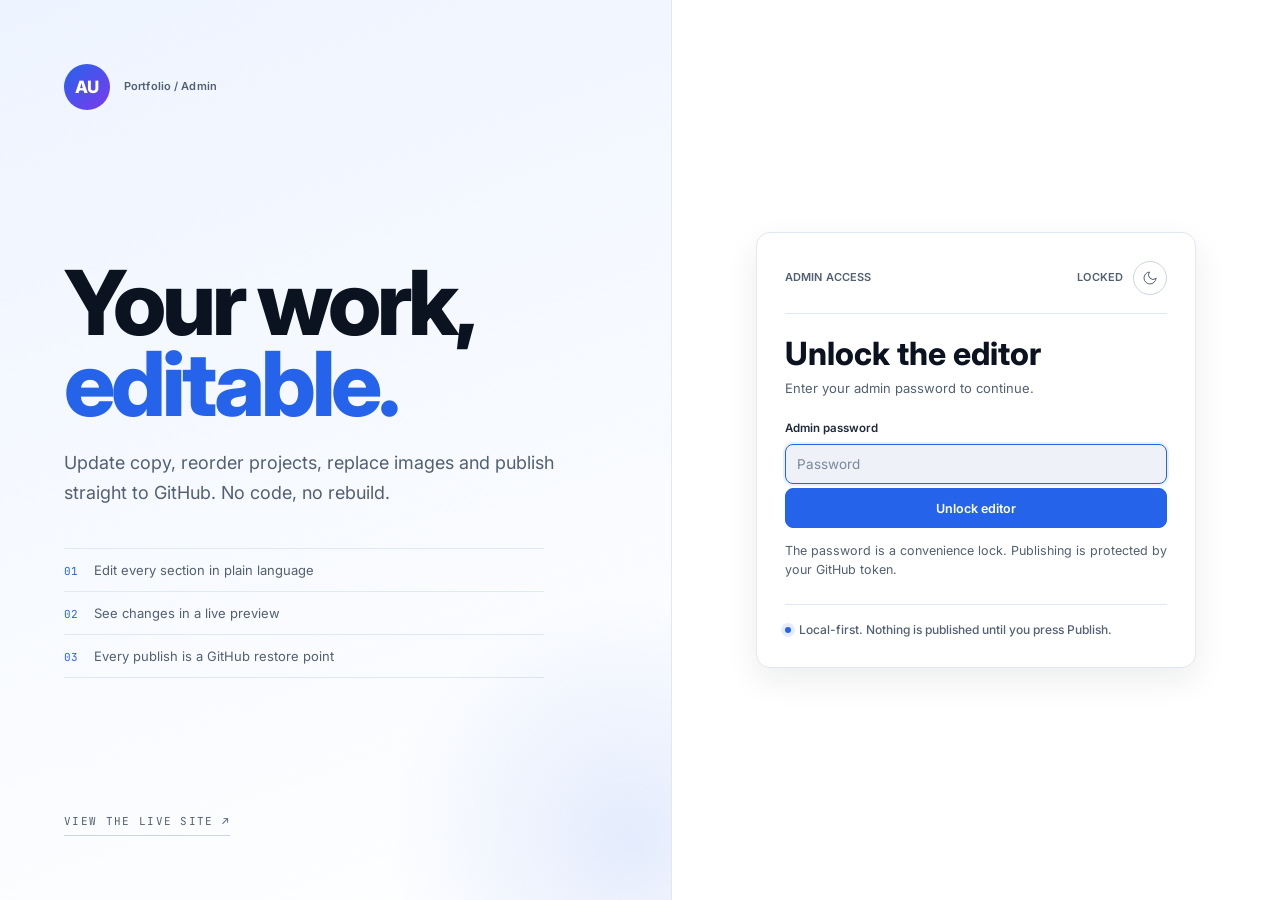
==== commit 6cbdcc10: "Notebook redesign: 12-card three-column grid, work-first order, case nav, marquee pause, link icons," ====
--- a/admin.html
+++ b/admin.html
@@ -7,11 +7,11 @@
   <meta name="theme-color" content="#ffffff">
   <meta name="color-scheme" content="light dark">
   <title>Portfolio Admin — Andrew Ung Wei En</title>
-  <link rel="icon" href="data:image/svg+xml,%3Csvg xmlns='http://www.w3.org/2000/svg' viewBox='0 0 64 64'%3E%3Cdefs%3E%3ClinearGradient id='g' x1='0' y1='0' x2='1' y2='1'%3E%3Cstop stop-color='%232563eb'/%3E%3Cstop offset='1' stop-color='%237c3aed'/%3E%3C/linearGradient%3E%3C/defs%3E%3Crect width='64' height='64' rx='14' fill='url(%23g)'/%3E%3Ctext x='32' y='43' font-family='Inter,Arial,sans-serif' font-weight='800' font-size='25' fill='%23ffffff' text-anchor='middle'%3EAU%3C/text%3E%3C/svg%3E">
+  <link rel="icon" type="image/svg+xml" href="favicon.svg">
   <link rel="preconnect" href="https://fonts.googleapis.com">
   <link rel="preconnect" href="https://fonts.gstatic.com" crossorigin>
   <link href="https://fonts.googleapis.com/css2?family=Inter:wght@400;500;600;700;800&family=JetBrains+Mono:wght@400;500&display=swap" rel="stylesheet">
-  <link rel="stylesheet" href="css/admin.css?v=19">
+  <link rel="stylesheet" href="css/admin.css?v=36">
   <script>
     (function () {
       document.documentElement.classList.add('js');
@@ -33,7 +33,6 @@
         <span class="mono-label">Portfolio / Admin</span>
       </div>
       <div class="login-brand-copy">
-        <p class="kicker">Content studio</p>
         <h1>Your work,<br><em>editable.</em></h1>
         <p class="login-lede">Update copy, reorder projects, replace images and publish straight to GitHub. No code, no rebuild.</p>
         <ul class="login-points">
@@ -178,8 +177,8 @@
   <div id="modalRoot"></div>
   <input type="file" id="importFile" accept="application/json" hidden>
 
-  <script src="js/ui.js?v=19"></script>
-  <script src="js/admin-config.js?v=19"></script>
-  <script src="js/admin.js?v=19"></script>
+  <script src="js/ui.js?v=36"></script>
+  <script src="js/admin-config.js?v=36"></script>
+  <script src="js/admin.js?v=36"></script>
 </body>
 </html>
--- a/css/admin.css
+++ b/css/admin.css
@@ -178,33 +178,6 @@
   border: 2px solid var(--ink-950);
 }
 
-.mono-label {
-  font-family: var(--font-mono);
-  font-size: 9px;
-  font-weight: 500;
-  letter-spacing: 0.14em;
-  text-transform: uppercase;
-  color: var(--muted-2);
-}
-
-.kicker {
-  display: inline-flex;
-  align-items: center;
-  gap: 10px;
-  font-family: var(--font-mono);
-  font-size: 9px;
-  letter-spacing: 0.16em;
-  text-transform: uppercase;
-  color: var(--muted);
-}
-
-.kicker::before {
-  content: "";
-  width: 28px;
-  height: 1px;
-  background: var(--accent);
-}
-
 .status-dot {
   width: 6px;
   height: 6px;
@@ -326,7 +299,7 @@
 
 .login-points li span {
   font-family: var(--font-mono);
-  font-size: 9px;
+  font-size: 11px;
   color: var(--accent);
 }
 
@@ -336,7 +309,7 @@
   align-items: center;
   gap: 8px;
   font-family: var(--font-mono);
-  font-size: 9px;
+  font-size: 11px;
   letter-spacing: 0.12em;
   text-transform: uppercase;
   color: var(--muted);
@@ -397,8 +370,8 @@
 
 .login-note {
   margin-top: 14px;
-  color: var(--muted-2);
-  font-size: 11px;
+  color: var(--muted);
+  font-size: 12.5px;
   line-height: 1.5;
 }
 
@@ -465,8 +438,8 @@
 
 .help-box p {
   padding: 0 14px 12px;
-  color: var(--muted-2);
-  font-size: 11px;
+  color: var(--muted);
+  font-size: 12.5px;
 }
 
 .help-box a {
@@ -491,7 +464,6 @@
   font-weight: 500;
   letter-spacing: 0.1em;
   text-transform: uppercase;
-  border-radius: 2px;
   transition: background 0.2s ease, border-color 0.2s ease, color 0.2s ease, transform 0.2s var(--ease);
   white-space: nowrap;
 }
@@ -566,7 +538,6 @@
   color: var(--muted);
   display: grid;
   place-items: center;
-  border-radius: 2px;
   transition: color 0.2s ease, border-color 0.2s ease, background 0.2s ease;
 }
 
@@ -588,7 +559,7 @@
   background: none;
   color: var(--muted);
   font-family: var(--font-mono);
-  font-size: 9px;
+  font-size: 11px;
   letter-spacing: 0.1em;
   text-transform: uppercase;
   border-bottom: 1px solid var(--line);
@@ -1009,19 +980,10 @@
   grid-column: 1 / -1;
 }
 
-.field > span {
-  font-family: var(--font-mono);
-  font-size: 8px;
-  font-weight: 500;
-  letter-spacing: 0.1em;
-  text-transform: uppercase;
+.field-help {
+  font-size: 12px;
+  line-height: 1.5;
   color: var(--muted);
-}
-
-.field-help {
-  font-size: 10px;
-  line-height: 1.5;
-  color: var(--muted-2);
 }
 
 .input {
@@ -1030,7 +992,6 @@
   padding: 9px 11px;
   background: var(--ink-850);
   border: 1px solid var(--line);
-  border-radius: 2px;
   color: var(--cream);
   font-family: var(--font-sans);
   font-size: 13px;
@@ -1040,7 +1001,6 @@
 
 .input::placeholder {
   color: var(--muted-2);
-  opacity: 0.7;
 }
 
 .input:hover {
@@ -1531,7 +1491,7 @@
   background: color-mix(in srgb, var(--surface) 90%, transparent);
   border: 1px solid var(--line);
   font-family: var(--font-mono);
-  font-size: 7px;
+  font-size: 9px;
   letter-spacing: 0.1em;
   text-transform: uppercase;
   color: var(--cream-dim);
@@ -1556,25 +1516,16 @@
 
 .admin-cover-preview .cover-art.fit-contain {
   background:
-    radial-gradient(circle at 50% 36%, color-mix(in srgb, var(--cat, var(--app)) 10%, transparent), transparent 64%),
-    var(--surface-2);
-}
-
-.admin-cover-preview .cover-art.fit-contain .cover-img--blur {
-  inset: -8%;
-  width: 116%;
-  height: 116%;
-  filter: blur(22px) saturate(1.15);
-  opacity: 0.42;
-  z-index: 1;
+    radial-gradient(circle at 76% 18%, color-mix(in srgb, var(--cat, var(--app)) 34%, transparent), transparent 62%),
+    linear-gradient(150deg, color-mix(in srgb, var(--cat, var(--app)) 12%, var(--surface-2)), var(--surface));
 }
 
 .admin-cover-preview .cover-art.fit-contain .cover-img--main {
   inset: 0;
   width: auto;
   height: auto;
-  max-width: 82%;
-  max-height: 82%;
+  max-width: 42%;
+  max-height: 42%;
   margin: auto;
   object-fit: contain;
   z-index: 2;
@@ -1887,6 +1838,7 @@
   font-weight: 600;
   letter-spacing: 0.01em;
   text-transform: none;
+  color: var(--muted);
 }
 
 .field > span {
@@ -1930,13 +1882,13 @@
 
 .draft-status,
 .source-badge {
-  font-size: 10.5px;
+  font-size: 11px;
 }
 
 .project-toolbar p,
 .health-stat span,
 .project-list-meta {
-  font-size: 10.5px;
+  font-size: 11px;
 }
 
 .detail-tab {
@@ -1944,6 +1896,11 @@
   font-size: 12px;
   letter-spacing: 0;
   text-transform: none;
+}
+
+.login-card-foot {
+  font-size: 12px;
+  color: var(--muted);
 }
 
 .login-card h2,
